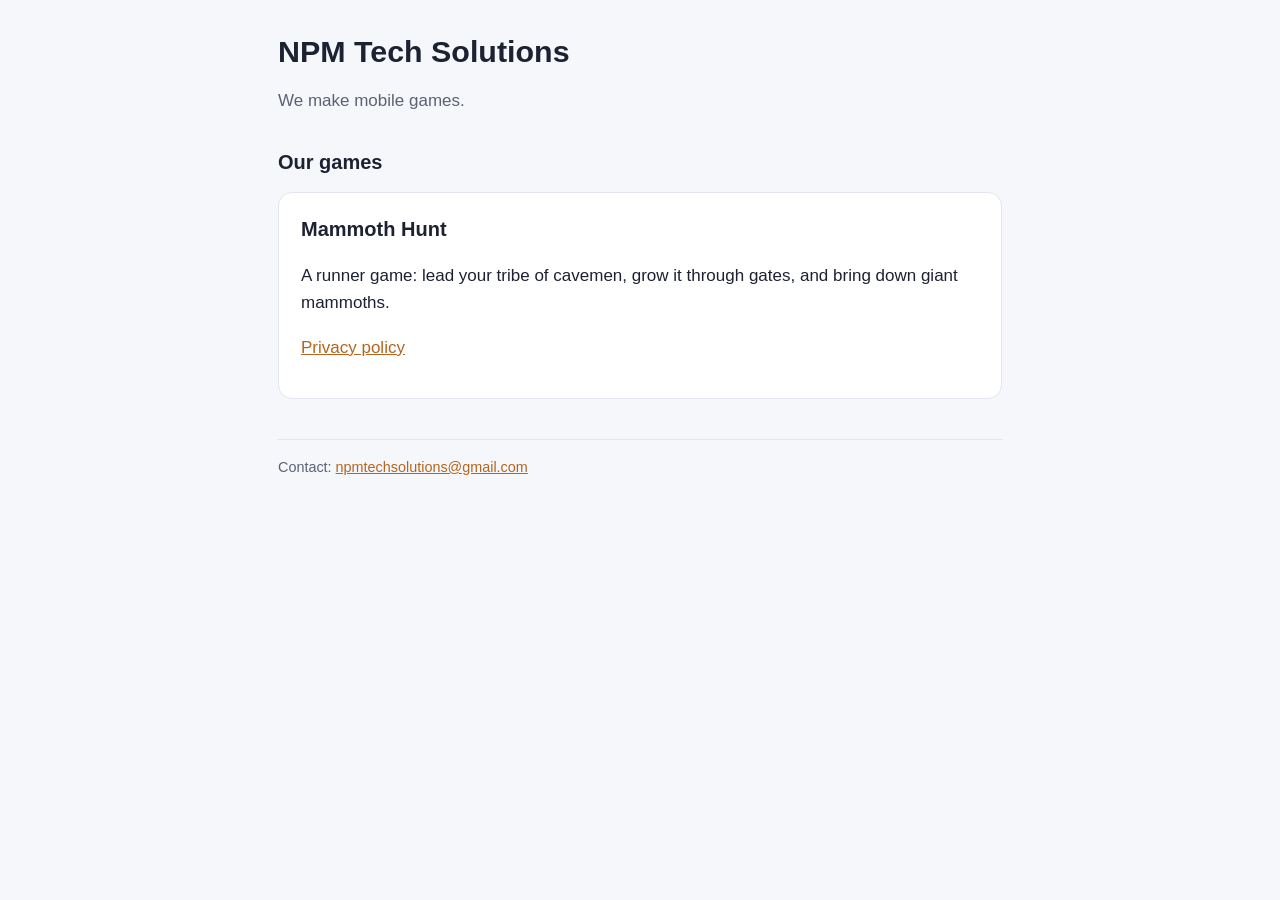
==== index.html @ 765e68cb "NPM Tech Solutions site: games list, Mammoth Hunt privacy policy, app-ads.txt Co-Authored-By: Claude" ====
<!doctype html>
<html lang="en">
<head>
  <meta charset="utf-8">
  <meta name="viewport" content="width=device-width, initial-scale=1">
  <title>NPM Tech Solutions</title>
  <meta name="description" content="NPM Tech Solutions makes mobile games. Privacy policies for our games.">
  <link rel="stylesheet" href="style.css">
</head>
<body>
  <main>
    <header>
      <h1>NPM Tech Solutions</h1>
      <p class="muted">We make mobile games.</p>
    </header>

    <h2>Our games</h2>

    <div class="card">
      <h2>Mammoth Hunt</h2>
      <p>A runner game: lead your tribe of cavemen, grow it through gates, and bring down giant mammoths.</p>
      <p><a href="mammoth-hunt/privacy.html">Privacy policy</a></p>
    </div>

    <footer>
      Contact: <a href="mailto:npmtechsolutions@gmail.com">npmtechsolutions@gmail.com</a>
    </footer>
  </main>
</body>
</html>
---- style.css ----
/* NPM Tech Solutions - one simple, readable style for every page. */
:root {
  --bg: #f6f7fb;
  --card: #ffffff;
  --text: #1d2233;
  --muted: #5b6275;
  --accent: #b5651d;
  --line: #e3e6ef;
}
@media (prefers-color-scheme: dark) {
  :root {
    --bg: #11141c;
    --card: #1a1e29;
    --text: #e9ecf3;
    --muted: #a3a9b8;
    --accent: #f0a85a;
    --line: #2a3040;
  }
}
* { box-sizing: border-box; }
body {
  margin: 0;
  background: var(--bg);
  color: var(--text);
  font: 17px/1.6 -apple-system, BlinkMacSystemFont, "Segoe UI", Roboto, "Helvetica Neue", Arial, sans-serif;
}
main { max-width: 760px; margin: 0 auto; padding: 32px 18px 56px; }
header { margin-bottom: 28px; }
h1 { font-size: 1.9rem; line-height: 1.25; margin: 0 0 6px; }
h2 { font-size: 1.25rem; margin: 32px 0 8px; }
p, li { color: var(--text); }
.muted { color: var(--muted); }
a { color: var(--accent); }
.card {
  background: var(--card);
  border: 1px solid var(--line);
  border-radius: 14px;
  padding: 20px 22px;
  margin: 14px 0;
}
.card h2 { margin-top: 0; }
ul { padding-left: 1.2em; }
footer { margin-top: 40px; font-size: 0.9rem; color: var(--muted); border-top: 1px solid var(--line); padding-top: 16px; }
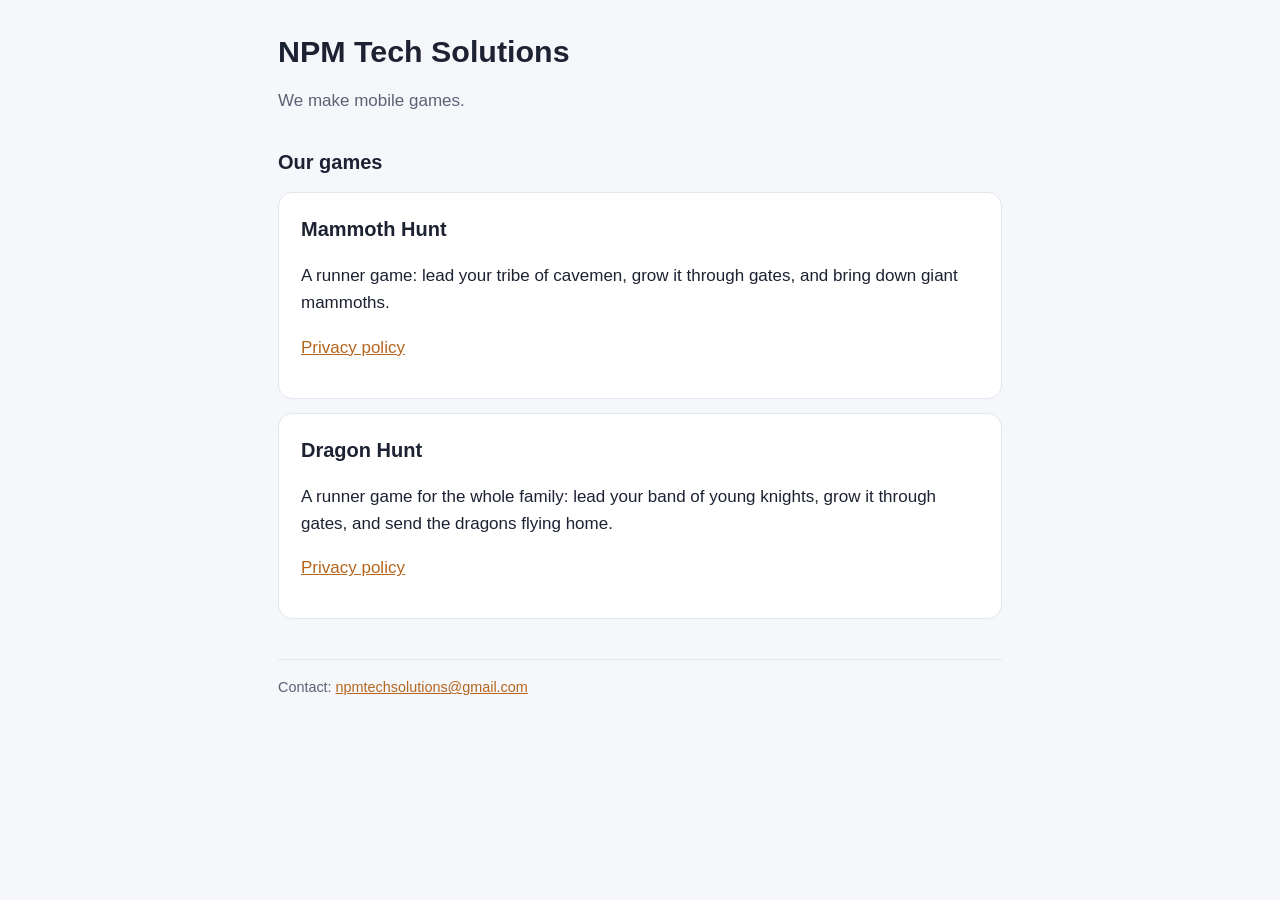
==== commit 1ddaec9b: "Dragon Hunt privacy policy and games list entry" ====
--- a/index.html
+++ b/index.html
@@ -22,6 +22,12 @@
       <p><a href="mammoth-hunt/privacy.html">Privacy policy</a></p>
     </div>
 
+    <div class="card">
+      <h2>Dragon Hunt</h2>
+      <p>A runner game for the whole family: lead your band of young knights, grow it through gates, and send the dragons flying home.</p>
+      <p><a href="dragon-hunt/privacy.html">Privacy policy</a></p>
+    </div>
+
     <footer>
       Contact: <a href="mailto:npmtechsolutions@gmail.com">npmtechsolutions@gmail.com</a>
     </footer>
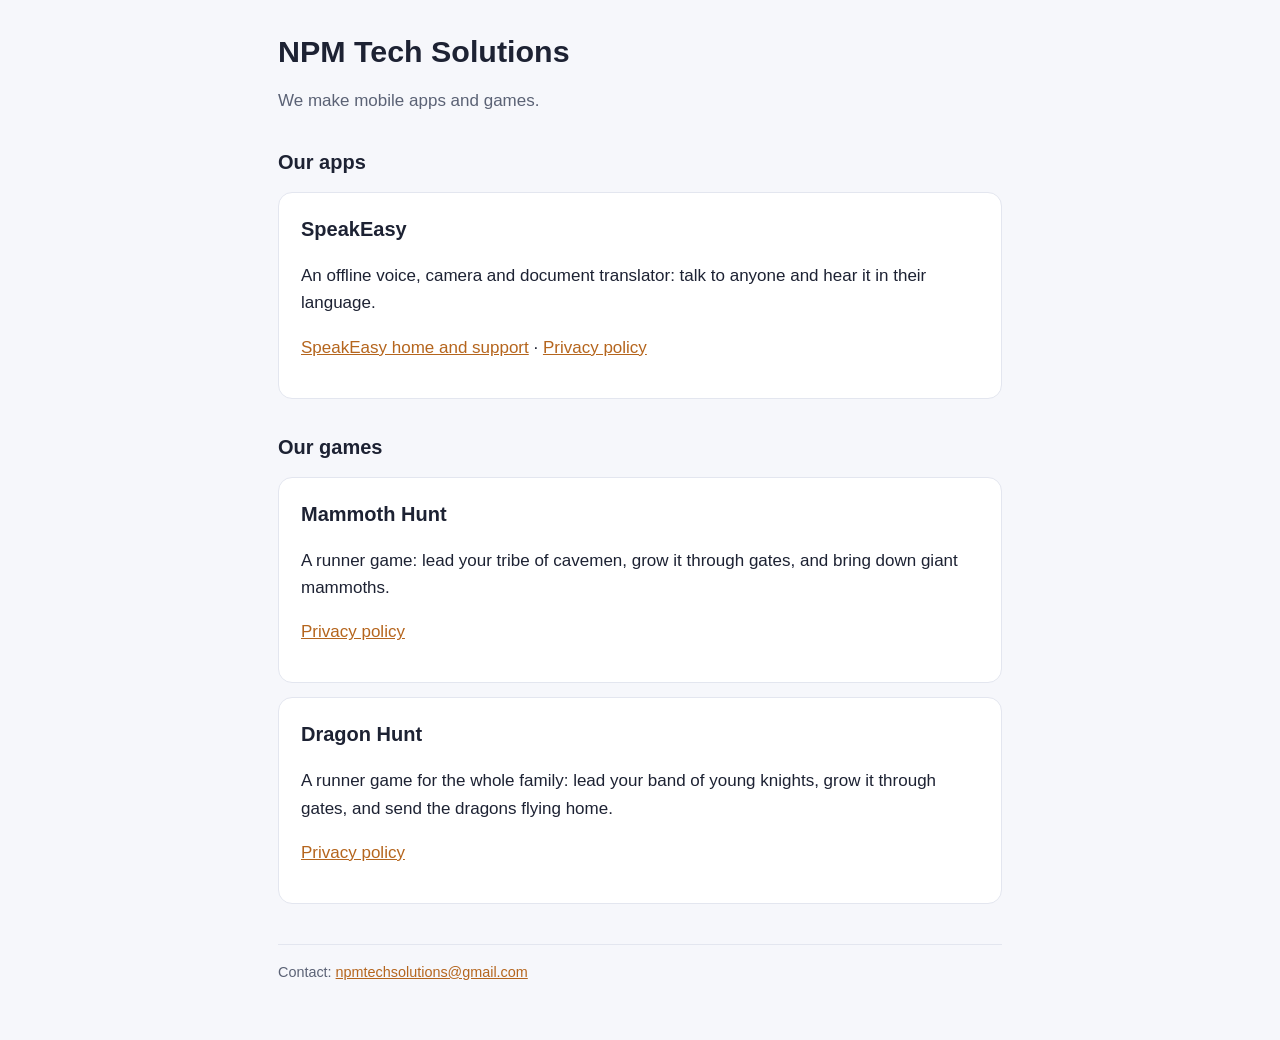
==== commit 88fc9076: "Add SpeakEasy home, support and privacy policy - speakeasy/: home and support page, privacy policy (" ====
--- a/index.html
+++ b/index.html
@@ -4,15 +4,23 @@
   <meta charset="utf-8">
   <meta name="viewport" content="width=device-width, initial-scale=1">
   <title>NPM Tech Solutions</title>
-  <meta name="description" content="NPM Tech Solutions makes mobile games. Privacy policies for our games.">
+  <meta name="description" content="NPM Tech Solutions makes mobile apps and games. Support pages and privacy policies.">
   <link rel="stylesheet" href="style.css">
 </head>
 <body>
   <main>
     <header>
       <h1>NPM Tech Solutions</h1>
-      <p class="muted">We make mobile games.</p>
+      <p class="muted">We make mobile apps and games.</p>
     </header>
+
+    <h2>Our apps</h2>
+
+    <div class="card">
+      <h2>SpeakEasy</h2>
+      <p>An offline voice, camera and document translator: talk to anyone and hear it in their language.</p>
+      <p><a href="speakeasy/">SpeakEasy home and support</a> · <a href="speakeasy/privacy.html">Privacy policy</a></p>
+    </div>
 
     <h2>Our games</h2>
 
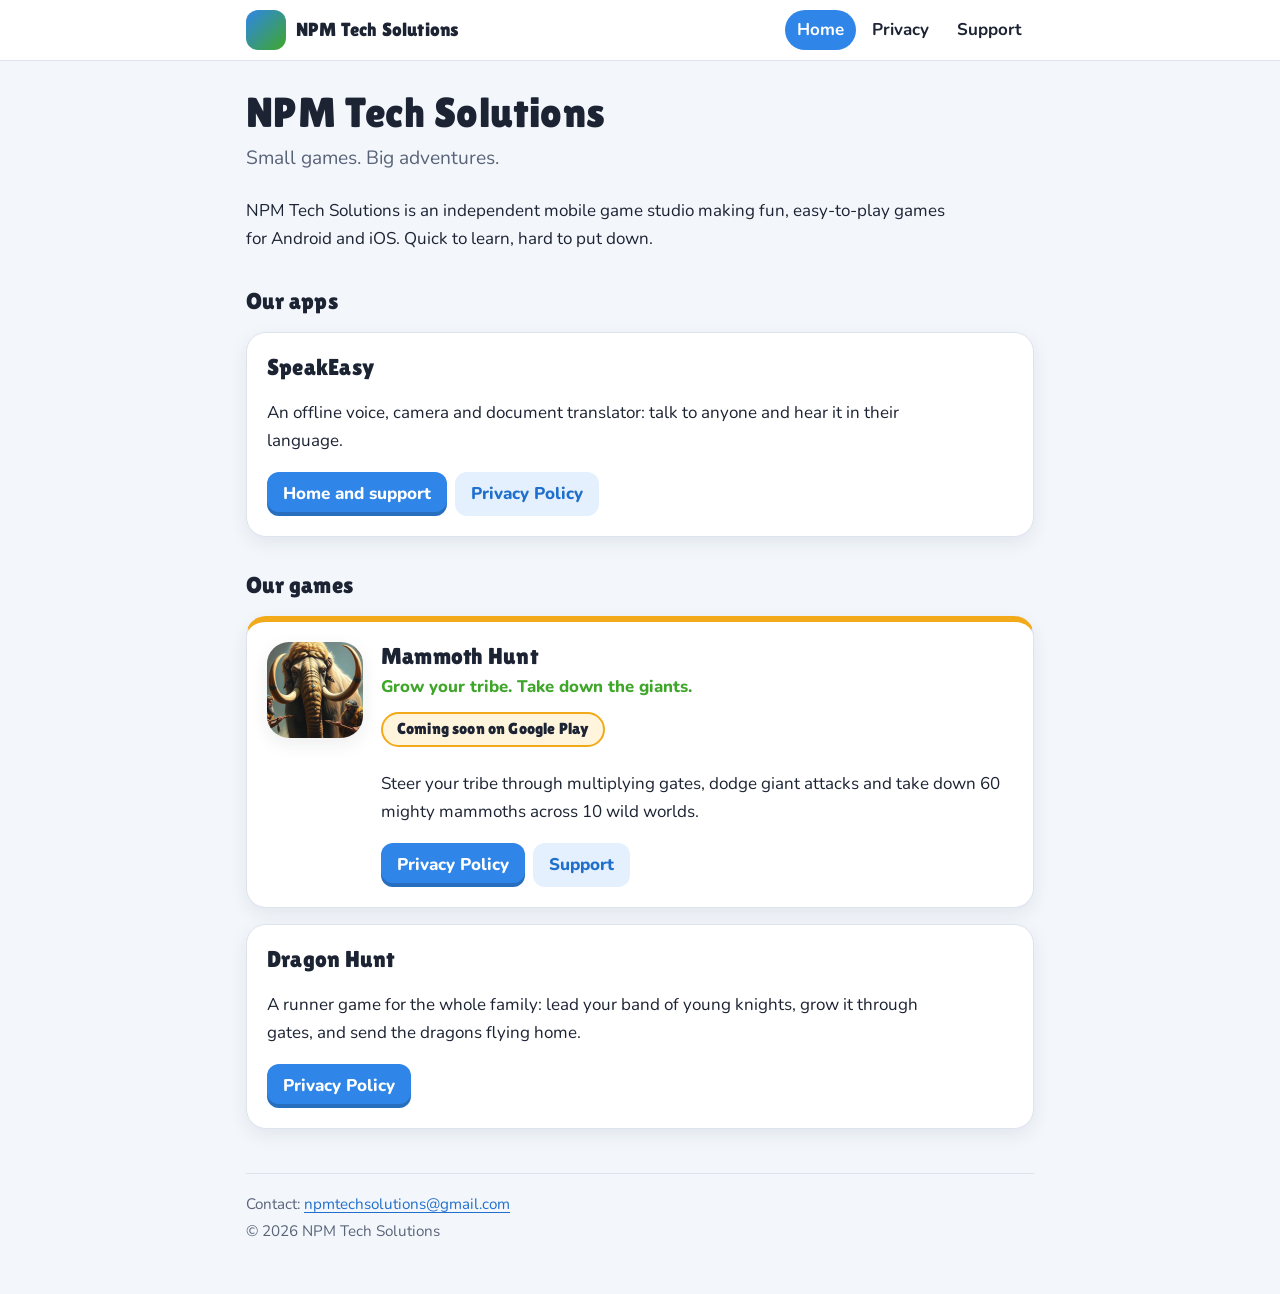
==== commit 15ac734a: "Redesign: Mammoth Hunt look (Lilita One + Nunito, sky blue / gold / green, rounded cards, dark mode)" ====
--- a/index.html
+++ b/index.html
@@ -4,40 +4,72 @@
   <meta charset="utf-8">
   <meta name="viewport" content="width=device-width, initial-scale=1">
   <title>NPM Tech Solutions</title>
-  <meta name="description" content="NPM Tech Solutions makes mobile apps and games. Support pages and privacy policies.">
+  <meta name="description" content="NPM Tech Solutions is an independent mobile game studio making fun, easy-to-play games for Android and iOS.">
+  <meta name="color-scheme" content="light dark">
+  <link rel="preconnect" href="https://fonts.googleapis.com">
+  <link rel="preconnect" href="https://fonts.gstatic.com" crossorigin>
+  <link rel="stylesheet" href="https://fonts.googleapis.com/css2?family=Lilita+One&family=Nunito:wght@400;700;800&display=swap">
   <link rel="stylesheet" href="style.css">
+  <link rel="icon" href="mammoth-hunt/icon-64.png">
 </head>
 <body>
+  <div class="topbar">
+    <div class="topbar-inner">
+      <a class="brand" href="index.html"><span class="brand-dot" aria-hidden="true"></span>NPM Tech Solutions</a>
+      <nav aria-label="Main">
+        <a href="index.html" aria-current="page">Home</a>
+        <a href="mammoth-hunt/privacy.html">Privacy</a>
+        <a href="mammoth-hunt/support.html">Support</a>
+      </nav>
+    </div>
+  </div>
+
   <main>
     <header>
       <h1>NPM Tech Solutions</h1>
-      <p class="muted">We make mobile apps and games.</p>
+      <p class="tagline">Small games. Big adventures.</p>
     </header>
+
+    <p>NPM Tech Solutions is an independent mobile game studio making fun, easy-to-play games for Android and iOS. Quick to learn, hard to put down.</p>
 
     <h2>Our apps</h2>
 
-    <div class="card">
+    <section class="card">
       <h2>SpeakEasy</h2>
       <p>An offline voice, camera and document translator: talk to anyone and hear it in their language.</p>
-      <p><a href="speakeasy/">SpeakEasy home and support</a> · <a href="speakeasy/privacy.html">Privacy policy</a></p>
-    </div>
+      <div class="links">
+        <a class="button" href="speakeasy/">Home and support</a>
+        <a class="button alt" href="speakeasy/privacy.html">Privacy Policy</a>
+      </div>
+    </section>
 
     <h2>Our games</h2>
 
-    <div class="card">
-      <h2>Mammoth Hunt</h2>
-      <p>A runner game: lead your tribe of cavemen, grow it through gates, and bring down giant mammoths.</p>
-      <p><a href="mammoth-hunt/privacy.html">Privacy policy</a></p>
-    </div>
+    <section class="card game">
+      <img src="mammoth-hunt/icon-192.png" alt="Mammoth Hunt icon" width="96" height="96">
+      <div>
+        <h2>Mammoth Hunt</h2>
+        <p class="tagline">Grow your tribe. Take down the giants.</p>
+        <span class="badge">Coming soon on Google Play</span>
+        <p>Steer your tribe through multiplying gates, dodge giant attacks and take down 60 mighty mammoths across 10 wild worlds.</p>
+        <div class="links">
+          <a class="button" href="mammoth-hunt/privacy.html">Privacy Policy</a>
+          <a class="button alt" href="mammoth-hunt/support.html">Support</a>
+        </div>
+      </div>
+    </section>
 
-    <div class="card">
+    <section class="card">
       <h2>Dragon Hunt</h2>
       <p>A runner game for the whole family: lead your band of young knights, grow it through gates, and send the dragons flying home.</p>
-      <p><a href="dragon-hunt/privacy.html">Privacy policy</a></p>
-    </div>
+      <div class="links">
+        <a class="button" href="dragon-hunt/privacy.html">Privacy Policy</a>
+      </div>
+    </section>
 
     <footer>
-      Contact: <a href="mailto:npmtechsolutions@gmail.com">npmtechsolutions@gmail.com</a>
+      <p>Contact: <a href="mailto:npmtechsolutions@gmail.com">npmtechsolutions@gmail.com</a></p>
+      <p>© 2026 NPM Tech Solutions</p>
     </footer>
   </main>
 </body>
--- a/style.css
+++ b/style.css
@@ -1,43 +1,170 @@
-/* NPM Tech Solutions - one simple, readable style for every page. */
+/* NPM Tech Solutions - one style for every page, in Mammoth Hunt's look:
+   Lilita One headings, Nunito text, sky blue / gold / green accents, rounded cards.
+   Light by default, dark when the phone is set to dark. No scripts, no trackers. */
 :root {
-  --bg: #f6f7fb;
+  --bg: #f3f7fc;
   --card: #ffffff;
-  --text: #1d2233;
-  --muted: #5b6275;
-  --accent: #b5651d;
-  --line: #e3e6ef;
+  --text: #1c2333;
+  --muted: #5a6478;
+  --line: #dde4ef;
+  --sky: #2f86e8;
+  --sky-soft: #e4f0fd;
+  --gold: #f2a91a;
+  --gold-soft: #fff4dc;
+  --green: #3fa62a;
+  --green-soft: #e6f6e1;
+  --link: #1f6fcc;
+  --shadow: 0 6px 18px rgba(28, 35, 51, 0.08);
 }
 @media (prefers-color-scheme: dark) {
   :root {
-    --bg: #11141c;
-    --card: #1a1e29;
-    --text: #e9ecf3;
-    --muted: #a3a9b8;
-    --accent: #f0a85a;
-    --line: #2a3040;
+    --bg: #10141d;
+    --card: #1a2030;
+    --text: #eaeef6;
+    --muted: #a6aec0;
+    --line: #2c3447;
+    --sky: #5aa6ff;
+    --sky-soft: #1b2c45;
+    --gold: #ffc247;
+    --gold-soft: #33290f;
+    --green: #6fd156;
+    --green-soft: #183019;
+    --link: #7db8ff;
+    --shadow: 0 6px 18px rgba(0, 0, 0, 0.35);
   }
 }
 * { box-sizing: border-box; }
+html { -webkit-text-size-adjust: 100%; }
 body {
   margin: 0;
   background: var(--bg);
   color: var(--text);
-  font: 17px/1.6 -apple-system, BlinkMacSystemFont, "Segoe UI", Roboto, "Helvetica Neue", Arial, sans-serif;
+  font: 17px/1.65 "Nunito", -apple-system, BlinkMacSystemFont, "Segoe UI", Roboto, Arial, sans-serif;
 }
-main { max-width: 760px; margin: 0 auto; padding: 32px 18px 56px; }
-header { margin-bottom: 28px; }
-h1 { font-size: 1.9rem; line-height: 1.25; margin: 0 0 6px; }
-h2 { font-size: 1.25rem; margin: 32px 0 8px; }
-p, li { color: var(--text); }
+h1, h2, h3, .brand, .badge {
+  font-family: "Lilita One", "Nunito", Arial, sans-serif;
+  font-weight: 400;
+  letter-spacing: 0.01em;
+}
+h1 { font-size: clamp(2rem, 7vw, 2.6rem); line-height: 1.15; margin: 0 0 6px; }
+h2 { font-size: 1.45rem; line-height: 1.25; margin: 34px 0 8px; }
+h3 { font-size: 1.15rem; margin: 22px 0 4px; }
+p, li { max-width: 70ch; }
+a { color: var(--link); text-underline-offset: 3px; }
+a:hover { text-decoration-thickness: 2px; }
+ul { padding-left: 1.2em; }
+li { margin: 4px 0; }
 .muted { color: var(--muted); }
-a { color: var(--accent); }
+
+/* Top bar: icon or studio name, and the menu. */
+.topbar {
+  background: var(--card);
+  border-bottom: 1px solid var(--line);
+}
+.topbar-inner {
+  max-width: 820px;
+  margin: 0 auto;
+  padding: 10px 16px;
+  display: flex;
+  align-items: center;
+  justify-content: space-between;
+  gap: 12px;
+  flex-wrap: wrap;
+}
+.brand {
+  display: flex;
+  align-items: center;
+  gap: 10px;
+  color: var(--text);
+  text-decoration: none;
+  font-size: 1.2rem;
+}
+.brand img { width: 40px; height: 40px; border-radius: 10px; }
+.brand-dot {
+  width: 40px; height: 40px; border-radius: 12px;
+  background: linear-gradient(135deg, var(--sky), var(--green));
+  display: inline-block;
+}
+nav { display: flex; gap: 4px; flex-wrap: wrap; }
+nav a {
+  color: var(--text);
+  text-decoration: none;
+  font-weight: 700;
+  padding: 6px 12px;
+  border-radius: 999px;
+}
+nav a:hover { background: var(--sky-soft); }
+nav a[aria-current="page"] { background: var(--sky); color: #fff; }
+
+main { max-width: 820px; margin: 0 auto; padding: 28px 16px 48px; }
+header { margin-bottom: 22px; }
+.tagline { font-size: 1.2rem; color: var(--muted); margin: 0; }
+
+/* Cards */
 .card {
   background: var(--card);
   border: 1px solid var(--line);
-  border-radius: 14px;
-  padding: 20px 22px;
-  margin: 14px 0;
+  border-radius: 20px;
+  padding: 20px;
+  margin: 16px 0;
+  box-shadow: var(--shadow);
 }
 .card h2 { margin-top: 0; }
-ul { padding-left: 1.2em; }
-footer { margin-top: 40px; font-size: 0.9rem; color: var(--muted); border-top: 1px solid var(--line); padding-top: 16px; }
+.game {
+  display: grid;
+  grid-template-columns: 96px 1fr;
+  gap: 18px;
+  align-items: start;
+  border-top: 6px solid var(--gold);
+}
+.game img { width: 96px; height: 96px; border-radius: 22px; box-shadow: var(--shadow); }
+.game h2 { margin: 0 0 2px; }
+.game .tagline { font-size: 1.05rem; color: var(--green); font-weight: 800; margin-bottom: 8px; }
+.links { display: flex; gap: 8px; flex-wrap: wrap; margin-top: 12px; }
+.button {
+  display: inline-block;
+  padding: 8px 16px;
+  border-radius: 12px;
+  background: var(--sky);
+  color: #fff;
+  font-weight: 800;
+  text-decoration: none;
+  box-shadow: inset 0 -4px 0 rgba(0, 0, 0, 0.18);
+}
+.button.alt { background: var(--sky-soft); color: var(--link); box-shadow: none; }
+.badge {
+  display: inline-block;
+  background: var(--gold-soft);
+  color: var(--text);
+  border: 2px solid var(--gold);
+  border-radius: 999px;
+  padding: 2px 14px;
+  font-size: 1rem;
+  margin: 4px 0 6px;
+}
+@media (max-width: 420px) {
+  .game { grid-template-columns: 1fr; }
+  .game img { width: 80px; height: 80px; }
+}
+
+/* "In short" box and FAQ */
+.in-short {
+  background: var(--green-soft);
+  border: 2px solid var(--green);
+  border-radius: 20px;
+  padding: 16px 20px;
+  margin: 18px 0 8px;
+}
+.in-short h2 { margin: 0 0 6px; color: var(--green); }
+.in-short ul { margin: 0; }
+.faq h2 { margin-top: 0; font-size: 1.2rem; color: var(--sky); }
+.faq p { margin: 0; }
+
+footer {
+  margin-top: 44px;
+  border-top: 1px solid var(--line);
+  padding-top: 16px;
+  font-size: 0.95rem;
+  color: var(--muted);
+}
+footer p { margin: 2px 0; }
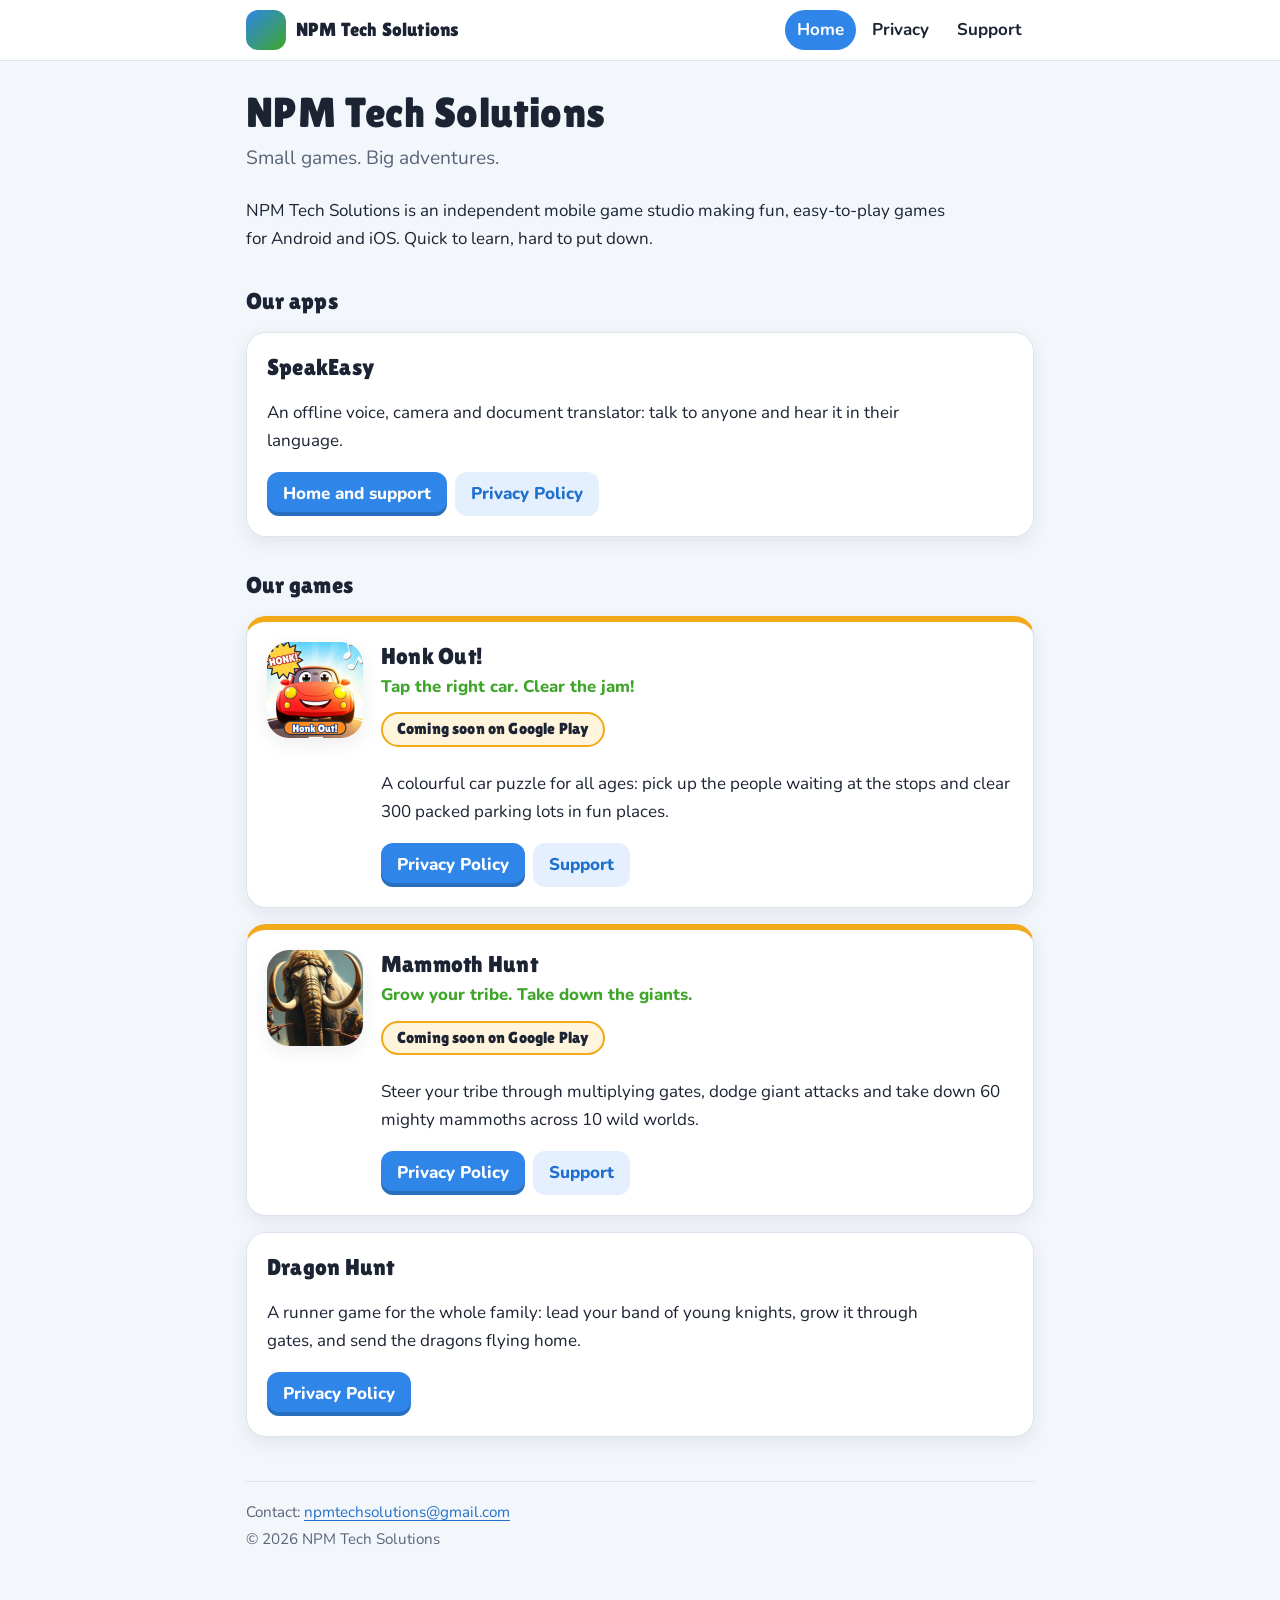
==== commit 7ad51b28: "Add Honk Out! privacy policy, support page and games list entry Co-Authored-By: Claude Opus 5.5 <nor" ====
--- a/index.html
+++ b/index.html
@@ -46,6 +46,20 @@
     <h2>Our games</h2>
 
     <section class="card game">
+      <img src="honk-out/icon-192.png" alt="Honk Out! icon" width="96" height="96">
+      <div>
+        <h2>Honk Out!</h2>
+        <p class="tagline">Tap the right car. Clear the jam!</p>
+        <span class="badge">Coming soon on Google Play</span>
+        <p>A colourful car puzzle for all ages: pick up the people waiting at the stops and clear 300 packed parking lots in fun places.</p>
+        <div class="links">
+          <a class="button" href="honk-out/privacy.html">Privacy Policy</a>
+          <a class="button alt" href="honk-out/support.html">Support</a>
+        </div>
+      </div>
+    </section>
+
+    <section class="card game">
       <img src="mammoth-hunt/icon-192.png" alt="Mammoth Hunt icon" width="96" height="96">
       <div>
         <h2>Mammoth Hunt</h2>
